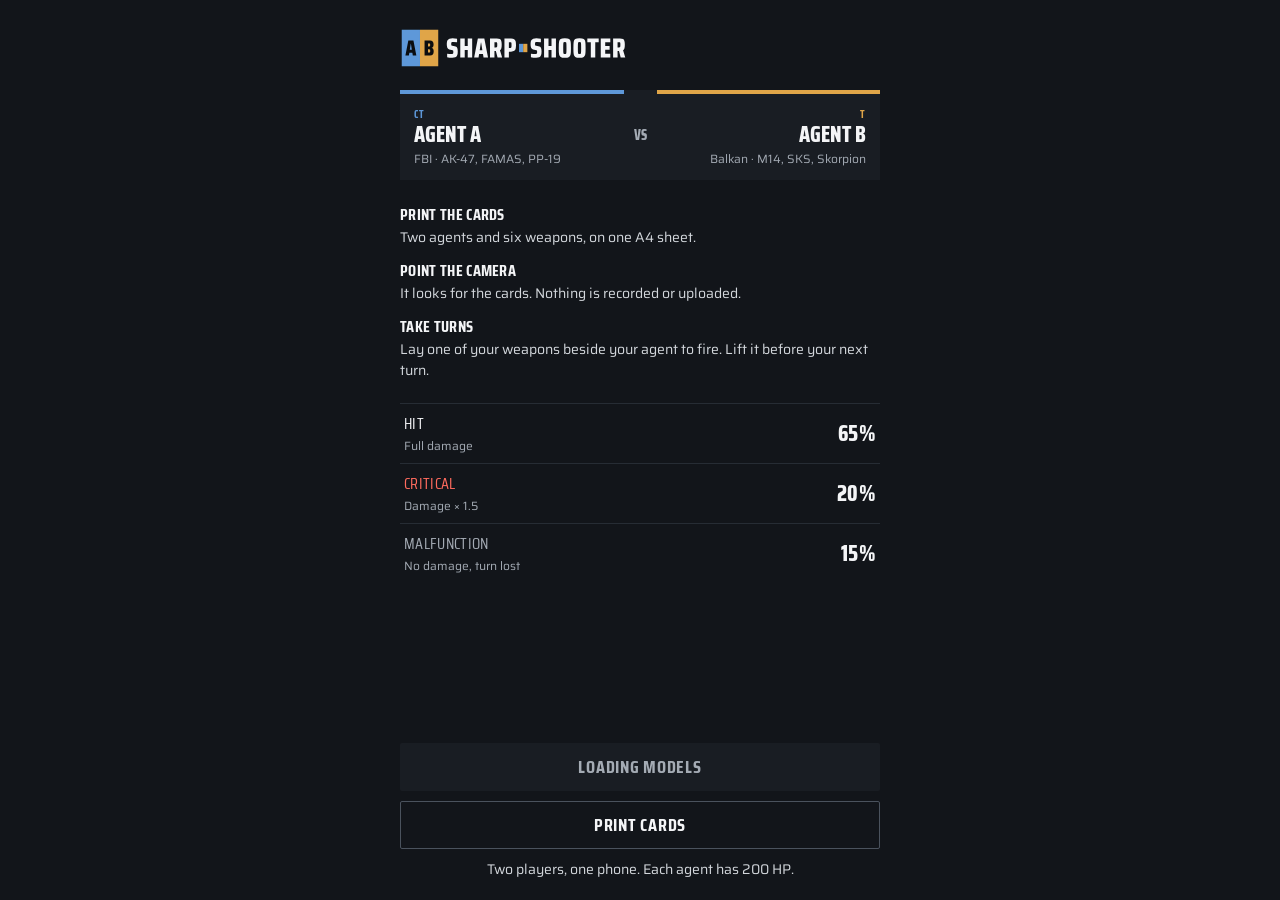
==== index.html @ ccc3e3e7 "Rename to Sharp-Shooter: broadcast HUD, real turns, 48 MB -> 9 MB Rebuilt the interface on the Sharp" ====
<!DOCTYPE html>
<html lang="en">
<head>
  <meta charset="UTF-8">
  <meta name="viewport" content="width=device-width, initial-scale=1, viewport-fit=cover">
  <title>Sharp-Shooter · a WebAR card shooter</title>
  <meta name="description" content="A turn-based shooter played with printed cards and a phone camera. Two agents, six weapons, 200 HP each.">
  <meta property="og:title" content="Sharp-Shooter">
  <meta property="og:description" content="A turn-based WebAR shooter played with printed cards.">
  <meta name="theme-color" content="#0B0D10">
  <link rel="icon" type="image/svg+xml" href="assets/logo-mark.svg">
  <link rel="preconnect" href="https://fonts.googleapis.com">
  <link rel="preconnect" href="https://fonts.gstatic.com" crossorigin>
  <link rel="stylesheet" href="https://fonts.googleapis.com/css2?family=Saira+Condensed:wght@600;700;800&family=Saira:wght@400;500&display=swap">
  <link rel="stylesheet" href="styles.css">

  <script src="https://aframe.io/releases/1.6.0/aframe.min.js"
          integrity="sha384-tVEbl7TUEnd3P8HoHIOqysRs2s8XW0iEfseiRgKkR9qRUtITLdOX+llejEgkop5S" crossorigin="anonymous"></script>
  <script src="https://cdn.jsdelivr.net/npm/mind-ar@1.2.5/dist/mindar-image-aframe.prod.js"
          integrity="sha384-kcf/qSrCvp+E61nlypb+jERqjCMK7gpiAp/DLO+HRdq1hcccAtLHyUmK6l8bFMal" crossorigin="anonymous"></script>
  <script src="https://cdn.jsdelivr.net/gh/c-frame/aframe-extras@7.4.0/dist/aframe-extras.min.js"
          integrity="sha384-ZHzhpi2n42toODKMmUUGXg0pvHyiy93QNJAFOolPusGM3zoKneuUcjAgWZp6SzsY" crossorigin="anonymous"></script>
  <script type="module" src="game.js"></script>
</head>
<body>
  <a-scene
    mindar-image="imageTargetSrc: mind/targets.mind; maxTrack: 4; autoStart: false; uiLoading: no; uiScanning: no; uiError: no"
    vr-mode-ui="enabled: false"
    device-orientation-permission-ui="enabled: false"
    loading-screen="enabled: false"
  >
    <a-assets timeout="120000">
      <a-asset-item id="fbi" src="model/fbi_cs2_agent.glb"></a-asset-item>
      <a-asset-item id="balkan" src="model/balkan_cs2_agent.glb"></a-asset-item>
      <a-asset-item id="explosion" src="model/timeframe_explosion.glb"></a-asset-item>
      <a-asset-item id="ak_47" src="model/ak_47.glb"></a-asset-item>
      <a-asset-item id="famas_f1" src="model/famas_f1.glb"></a-asset-item>
      <a-asset-item id="pp_19_bizon" src="model/pp_19_bizon.glb"></a-asset-item>
      <a-asset-item id="m14" src="model/m14.glb"></a-asset-item>
      <a-asset-item id="sks_type_56" src="model/sks_type_56.glb"></a-asset-item>
      <a-asset-item id="vz61_skorpion" src="model/vz61_skorpion.glb"></a-asset-item>
      <img id="art-A" src="plane/AgentA.png" alt="">
      <img id="art-B" src="plane/AgentB.png" alt="">
      <img id="art-ak_47" src="plane/ak_47.png" alt="">
      <img id="art-famas_f1" src="plane/famas_f1.png" alt="">
      <img id="art-pp_19_bizon" src="plane/pp_19_bizon.png" alt="">
      <img id="art-m14" src="plane/m14.png" alt="">
      <img id="art-sks_type_56" src="plane/sks_type_56.png" alt="">
      <img id="art-vz61_skorpion" src="plane/vz61_skorpion.png" alt="">
    </a-assets>

    <a-camera position="0 0 0" look-controls="enabled: false"></a-camera>

    <!-- Target order is fixed by mind/targets.mind -->
    <a-entity id="charaA" mindar-image-target="targetIndex: 0">
      <a-gltf-model id="model-A" src="#fbi" position="0 0.5 0" scale="0.5 0.5 0.5" rotation="90 0 0" animation-mixer="clip: eye_test">
        <a-plane src="#art-A" position="0 0 1" height="2.7" width="2" rotation="-90 0 0" opacity="0.8"></a-plane>
        <a-gltf-model id="gun-ak_47" src="#ak_47" position="-0.1 1.45 0.4" scale="0.4 0.4 0.4" rotation="0 180 0" visible="false"></a-gltf-model>
        <a-gltf-model id="gun-famas_f1" src="#famas_f1" position="-0.1 1.35 0.4" scale="0.4 0.4 0.4" rotation="0 180 0" visible="false"></a-gltf-model>
        <a-gltf-model id="gun-pp_19_bizon" src="#pp_19_bizon" position="-0.15 1.35 0.4" scale="0.5 0.5 0.5" rotation="0 180 0" visible="false"></a-gltf-model>
        <a-gltf-model id="shot-A" src="#explosion" position="0 1.5 1.0" scale="0.035 0.035 0.035" rotation="90 90 90" visible="false" animation-mixer="clip: Explosion"></a-gltf-model>
      </a-gltf-model>
      <!-- Outside the model, so hiding a dead agent doesn't hide its explosion too -->
      <a-gltf-model id="death-A" src="#explosion" position="0 0.5 0.25" scale="0.125 0.125 0.125" rotation="90 0 0" visible="false" animation-mixer="clip: Explosion"></a-gltf-model>
    </a-entity>

    <a-entity id="charaB" mindar-image-target="targetIndex: 1">
      <a-gltf-model id="model-B" src="#balkan" position="0 0.5 0" scale="0.5 0.5 0.5" rotation="90 0 0" animation-mixer="clip: eye_test">
        <a-plane src="#art-B" position="0 0 1" height="2.7" width="2" rotation="-90 0 0" opacity="0.8"></a-plane>
        <a-gltf-model id="gun-m14" src="#m14" position="-0.1 1 0.3" scale="0.6 0.6 0.6" rotation="0 180 0" visible="false"></a-gltf-model>
        <a-gltf-model id="gun-sks_type_56" src="#sks_type_56" position="-0.1 1.08 0.4" scale="0.4 0.4 0.4" rotation="0 180 0" visible="false"></a-gltf-model>
        <a-gltf-model id="gun-vz61_skorpion" src="#vz61_skorpion" position="-0.1 1.15 0.15" scale="0.2 0.2 0.2" rotation="0 180 0" visible="false"></a-gltf-model>
        <a-gltf-model id="shot-B" src="#explosion" position="0 1.30 1.0" scale="0.035 0.035 0.035" rotation="90 90 90" visible="false" animation-mixer="clip: Explosion"></a-gltf-model>
      </a-gltf-model>
      <a-gltf-model id="death-B" src="#explosion" position="0 0.5 0.25" scale="0.125 0.125 0.125" rotation="90 0 0" visible="false" animation-mixer="clip: Explosion"></a-gltf-model>
    </a-entity>

    <a-entity id="ak_47-card" mindar-image-target="targetIndex: 2"><a-plane src="#art-ak_47" height="0.65" width="1" opacity="0.8"></a-plane></a-entity>
    <a-entity id="famas_f1-card" mindar-image-target="targetIndex: 3"><a-plane src="#art-famas_f1" height="0.65" width="1" opacity="0.8"></a-plane></a-entity>
    <a-entity id="pp_19_bizon-card" mindar-image-target="targetIndex: 4"><a-plane src="#art-pp_19_bizon" height="0.65" width="1" opacity="0.8"></a-plane></a-entity>
    <a-entity id="m14-card" mindar-image-target="targetIndex: 5"><a-plane src="#art-m14" height="0.65" width="1" opacity="0.8"></a-plane></a-entity>
    <a-entity id="sks_type_56-card" mindar-image-target="targetIndex: 6"><a-plane src="#art-sks_type_56" height="0.65" width="1" opacity="0.8"></a-plane></a-entity>
    <a-entity id="vz61_skorpion-card" mindar-image-target="targetIndex: 7"><a-plane src="#art-vz61_skorpion" height="0.65" width="1" opacity="0.8"></a-plane></a-entity>
  </a-scene>

  <!-- In play: the broadcast graphics over the camera -->
  <div class="hud" id="hud" hidden>
    <div class="scorebug compact" id="scorebug">
      <div class="side" style="--c:var(--ct)"><span class="tab"><small>CT</small>A</span><span class="name">Agent A</span><span class="hp" id="hp-A">200</span></div>
      <div class="mid">Turn<b id="turn">A</b></div>
      <div class="side b" style="--c:var(--t)"><span class="tab"><small>T</small>B</span><span class="name">Agent B</span><span class="hp" id="hp-B">200</span></div>
    </div>
    <div class="feed" id="feed" aria-live="polite"></div>
    <div class="locks" id="locks"></div>
    <div class="bottom">
      <div class="lower" id="lower"><div><b id="lower-title">Agent A to fire</b><span id="lower-text">Show both agent cards to the camera.</span></div></div>
      <div class="ctrl"><button type="button" id="restart" aria-label="Restart the match">
        <svg viewBox="0 0 24 24" aria-hidden="true"><path d="M3 12a9 9 0 1 0 9-9 9.75 9.75 0 0 0-6.74 2.74L3 8"/><path d="M3 3v5h5"/></svg>
      </button></div>
    </div>
  </div>

  <section class="screen" id="start">
    <img class="logo" src="assets/logo-inverse.svg" alt="Sharp-Shooter">
    <div class="match">
      <div class="team" style="--c:var(--ct)"><small>CT</small><b>Agent A</b><span>FBI · AK-47, FAMAS, PP-19</span></div>
      <div class="vs">VS</div>
      <div class="team b" style="--c:var(--t)"><small>T</small><b>Agent B</b><span>Balkan · M14, SKS, Skorpion</span></div>
    </div>
    <ul class="steps">
      <li><b>Print the cards</b>Two agents and six weapons, on one A4 sheet.</li>
      <li><b>Point the camera</b>It looks for the cards. Nothing is recorded or uploaded.</li>
      <li><b>Take turns</b>Lay one of your weapons beside your agent to fire. Lift it before your next turn.</li>
    </ul>
    <table class="odds"><tbody>
      <tr><td>Hit<small>Full damage</small></td><td>65%</td></tr>
      <tr><td class="crit-row">Critical<small>Damage × 1.5</small></td><td>20%</td></tr>
      <tr><td class="miss-row">Malfunction<small>No damage, turn lost</small></td><td>15%</td></tr>
    </tbody></table>
    <div class="cta">
      <button class="btn btn-primary btn-wide" id="start-match" type="button" disabled>Loading models</button>
      <a class="btn btn-secondary btn-wide" href="cards.html">Print cards</a>
      <p class="note">Two players, one phone. Each agent has 200 HP.</p>
    </div>
  </section>

  <section class="screen" id="camera-error" hidden>
    <img class="logo" src="assets/logo-inverse.svg" alt="Sharp-Shooter">
    <h2>Camera unavailable</h2>
    <p>Sharp-Shooter needs the camera to find the cards. Allow camera access for this site in your browser settings, close other apps that use the camera, then try again.</p>
    <div class="cta"><button class="btn btn-primary btn-wide" id="retry" type="button">Try again</button></div>
  </section>

  <section class="screen over" id="over" hidden>
    <div class="result" id="result">
      <b id="winner-text">Agent A wins</b>
      <span id="final-score">172 HP left</span>
    </div>
    <div class="cta">
      <button class="btn btn-primary btn-wide" id="rematch" type="button">Rematch</button>
      <a class="btn btn-secondary btn-wide" href="cards.html">Print cards</a>
    </div>
  </section>
</body>
</html>
---- styles.css ----
/* Sharp-Shooter: an esports broadcast over the camera. Scorebug, kill feed and lower third on
   near-opaque dark plates, CT blue for Agent A (FBI) and T gold for Agent B (Balkan), Saira Condensed.
   Tokens and components come from the Sharp-Shooter design system (OpenDesign). */

:root {
  color-scheme: dark;
  --bg: #0B0D10;
  --surface: #12151A;
  --surface-warm: #191D23;
  --surface-hover: #1E232A;
  --plate: rgba(11, 13, 16, 0.86);
  --scrim: rgba(6, 7, 9, 0.74);
  --fg: #F4F5F7;
  --fg-2: #D3D7DC;
  --muted: #A4ABB4;
  --fg-inverted: #0B0D10;
  --ct: #5E98D9;
  --t: #E0A548;
  --accent: #F4F5F7;
  --accent-on: #0B0D10;
  --accent-hover: #FFFFFF;
  --damage: #FF6B5E;
  --border: #262C34;
  --border-strong: #4A525D;
  --ring-focus: 0 0 0 2px var(--bg), 0 0 0 4px var(--fg);
  --font-display: "Saira Condensed", "Saira", system-ui, sans-serif;
  --font-sans: "Saira", system-ui, sans-serif;
  --text-xs: 12px;
  --text-sm: 14px;
  --text-base: 16px;
  --text-lg: 18px;
  --text-xl: 22px;
  --text-2xl: 30px;
  --elev-modal: 0 24px 64px rgba(0, 0, 0, 0.6);
  --motion-fast: 120ms;
}
@media (prefers-reduced-motion: reduce) { :root { --motion-fast: 0ms; } }

*, *::before, *::after { box-sizing: border-box; }
body { margin: 0; background: var(--bg); color: var(--fg); font: 400 var(--text-base)/1.5 var(--font-sans); -webkit-font-smoothing: antialiased; }
h2, p, ul { margin: 0; }
[hidden] { display: none !important; }
.a-enter-vr, .a-enter-ar { display: none !important; } /* A-Frame shows these even with vr-mode-ui off */

/* Buttons: square-edged broadcast type; white for the one action */
.btn { display: inline-flex; align-items: center; justify-content: center; height: 48px; padding: 0 18px; border-radius: 2px; border: 1px solid transparent; font: 700 var(--text-lg)/1 var(--font-display); text-transform: uppercase; letter-spacing: 0.04em; text-decoration: none; cursor: pointer; transition: background var(--motion-fast); }
.btn:active { transform: translateY(1px); }
.btn:focus-visible { outline: none; box-shadow: var(--ring-focus); }
.btn-primary { background: var(--accent); color: var(--accent-on); }
.btn-primary:hover { background: var(--accent-hover); }
.btn-secondary { background: transparent; color: var(--fg); border-color: var(--border-strong); }
.btn-secondary:hover { background: var(--surface-hover); }
.btn[disabled] { background: var(--surface-warm); color: var(--muted); cursor: progress; transform: none; }
.btn-wide { width: 100%; }

/* ---------- Menus: start, camera error, match over ---------- */
.screen { position: fixed; inset: 0; z-index: 20; overflow: auto; display: flex; flex-direction: column; gap: 22px; padding: max(28px, env(safe-area-inset-top)) 20px max(20px, env(safe-area-inset-bottom)); background: var(--surface); }
.screen > * { width: 100%; max-width: 480px; margin-left: auto; margin-right: auto; }
.screen .logo { height: 40px; width: auto; align-self: flex-start; margin-left: max(0px, calc((100% - 480px) / 2)); }
.screen h2 { font: 800 var(--text-2xl)/1 var(--font-display); text-transform: uppercase; }
.screen p { color: var(--fg-2); font-size: var(--text-sm); }
.steps { list-style: none; padding: 0; display: grid; gap: 10px; font-size: var(--text-sm); color: var(--fg-2); }
.steps b { display: block; font: 700 var(--text-base) var(--font-display); text-transform: uppercase; letter-spacing: 0.02em; color: var(--fg); }
.odds { border-collapse: collapse; font-family: var(--font-display); }
.odds td { padding: 8px 4px; border-top: 1px solid var(--border); text-transform: uppercase; letter-spacing: 0.02em; }
.odds td:last-child { text-align: right; font-weight: 800; font-size: var(--text-xl); font-variant-numeric: tabular-nums; }
.odds small { display: block; font: 400 12px var(--font-sans); text-transform: none; letter-spacing: 0; color: var(--muted); }
.odds .crit-row { color: var(--damage); }
.odds .miss-row { color: var(--muted); }
.cta { margin-top: auto; display: grid; gap: 10px; }
.note { font-size: var(--text-xs); color: var(--muted); text-align: center; }

/* Match card */
.match { display: grid; grid-template-columns: 1fr auto 1fr; background: var(--surface-warm); font-family: var(--font-display); }
.match .team { padding: 12px 14px; border-top: 4px solid var(--c); }
.match .team.b { text-align: right; }
.match .team small { display: block; font: 700 11px var(--font-display); letter-spacing: 0.08em; color: var(--c); }
.match .team b { font: 800 var(--text-xl)/1.1 var(--font-display); text-transform: uppercase; }
.match .team span { display: block; font: 400 var(--text-xs) var(--font-sans); color: var(--muted); }
.match .vs { display: grid; place-items: center; padding: 0 10px; font: 800 var(--text-sm) var(--font-display); color: var(--muted); }

/* Match over: a sheet over a scrim, the winner on a plate with their side's bar */
.screen.over { justify-content: center; background: var(--scrim); }
.screen.over .cta { margin-top: 0; }
.result { display: grid; grid-template-columns: 6px 1fr; grid-template-rows: auto auto; column-gap: 16px; padding: 18px 18px 18px 0; background: var(--plate); box-shadow: var(--elev-modal); }
.result::before { content: ""; grid-row: 1 / 3; background: var(--c, var(--ct)); }
.result b { font: 800 44px/0.95 var(--font-display); text-transform: uppercase; }
.result span { font: 600 var(--text-sm) var(--font-display); text-transform: uppercase; letter-spacing: 0.04em; color: var(--muted); font-variant-numeric: tabular-nums; }

/* ---------- In play ---------- */
/* MindAR puts the camera video behind the scene; the HUD floats above both. */
.hud { position: fixed; inset: 0; z-index: 10; display: flex; flex-direction: column; gap: 8px; padding: max(8px, env(safe-area-inset-top)) 8px max(12px, env(safe-area-inset-bottom)); pointer-events: none; }
.hud > * { width: 100%; max-width: 640px; margin: 0 auto; }
.hud button { pointer-events: auto; }
.locks { flex: 1; }
.bottom { display: flex; align-items: end; gap: 8px; }
.ctrl button { display: grid; place-items: center; width: 44px; height: 44px; border: 0; background: var(--plate); color: var(--fg); cursor: pointer; }
.ctrl button:focus-visible { outline: none; box-shadow: var(--ring-focus); }
.ctrl svg { width: 20px; height: 20px; fill: none; stroke: currentColor; stroke-width: 2; stroke-linecap: round; stroke-linejoin: round; }

/* Scorebug */
.scorebug { display: grid; grid-template-columns: minmax(0, 1fr) auto minmax(0, 1fr); background: var(--plate); font-family: var(--font-display); }
.scorebug .side { display: grid; grid-template-columns: auto minmax(0, 1fr); align-items: center; gap: 12px; padding-right: 12px; min-width: 0; }
.scorebug .side.b { padding: 0 0 0 12px; direction: rtl; }
.scorebug .side.b > * { direction: ltr; }
.scorebug .tab { align-self: stretch; display: grid; place-items: center; width: 44px; padding: 6px 0; background: var(--c); color: var(--fg-inverted); font: 800 20px/1 var(--font-display); text-align: center; }
.scorebug .tab small { display: block; font-size: 10px; font-weight: 700; opacity: .8; }
.scorebug .name { display: none; }
.scorebug .hp { justify-self: start; font: 800 24px/1 var(--font-display); font-variant-numeric: tabular-nums; padding: 8px 0 10px; position: relative; }
.scorebug .side.b .hp { justify-self: end; }
.scorebug .hp::after { content: ""; position: absolute; left: 0; bottom: 4px; height: 3px; width: var(--pct, 100%); background: var(--c); transition: width 400ms; }
.scorebug .side.b .hp::after { left: auto; right: 0; }
.scorebug .mid { display: grid; place-items: center; padding: 0 12px; border-left: 1px solid var(--border); border-right: 1px solid var(--border); font: 700 var(--text-xs)/1.2 var(--font-display); letter-spacing: 0.08em; text-transform: uppercase; color: var(--muted); }
.scorebug .mid b { display: block; font-size: var(--text-lg); color: var(--fg); }

/* Kill feed */
.feed { display: grid; gap: 4px; justify-items: end; }
.feed .row { display: flex; align-items: center; gap: 8px; padding: 5px 10px; background: var(--plate); font: 700 var(--text-sm)/1 var(--font-display); text-transform: uppercase; letter-spacing: 0.03em; white-space: nowrap; }
.feed .a { color: var(--ct); }
.feed .b { color: var(--t); }
.feed .gun { padding: 2px 6px; border: 1px solid var(--border-strong); color: var(--fg-2); font-size: var(--text-xs); }
.feed .dmg { color: var(--damage); font-variant-numeric: tabular-nums; }
.feed .crit { padding: 1px 5px; background: var(--damage); color: var(--fg-inverted); font-size: 11px; }
.feed .miss { color: var(--muted); }

/* Lower third */
.lower { flex: 1; display: grid; grid-template-columns: 6px minmax(0, 1fr); background: var(--plate); }
.lower::before { content: ""; background: var(--c, var(--ct)); }
.lower div { padding: 10px 14px 12px; }
.lower b { display: block; font: 800 var(--text-xl)/1.05 var(--font-display); text-transform: uppercase; letter-spacing: 0.02em; }
.lower span { font: 400 var(--text-sm)/1.4 var(--font-sans); color: var(--fg-2); }

/* Card lock: white corner brackets around a tracked card */
.lock { position: fixed; --s: 16px; --c: var(--fg);
  background: linear-gradient(var(--c), var(--c)) top left / var(--s) 2px, linear-gradient(var(--c), var(--c)) top left / 2px var(--s),
              linear-gradient(var(--c), var(--c)) top right / var(--s) 2px, linear-gradient(var(--c), var(--c)) top right / 2px var(--s),
              linear-gradient(var(--c), var(--c)) bottom left / var(--s) 2px, linear-gradient(var(--c), var(--c)) bottom left / 2px var(--s),
              linear-gradient(var(--c), var(--c)) bottom right / var(--s) 2px, linear-gradient(var(--c), var(--c)) bottom right / 2px var(--s);
  background-repeat: no-repeat; }
.lock .tag { position: absolute; left: 0; top: calc(100% + 6px); padding: 3px 7px; background: var(--plate); font: 700 11px/1.2 var(--font-display); text-transform: uppercase; letter-spacing: 0.06em; white-space: nowrap; }
.lock .tag i { font-style: normal; color: var(--c-side, var(--fg)); }
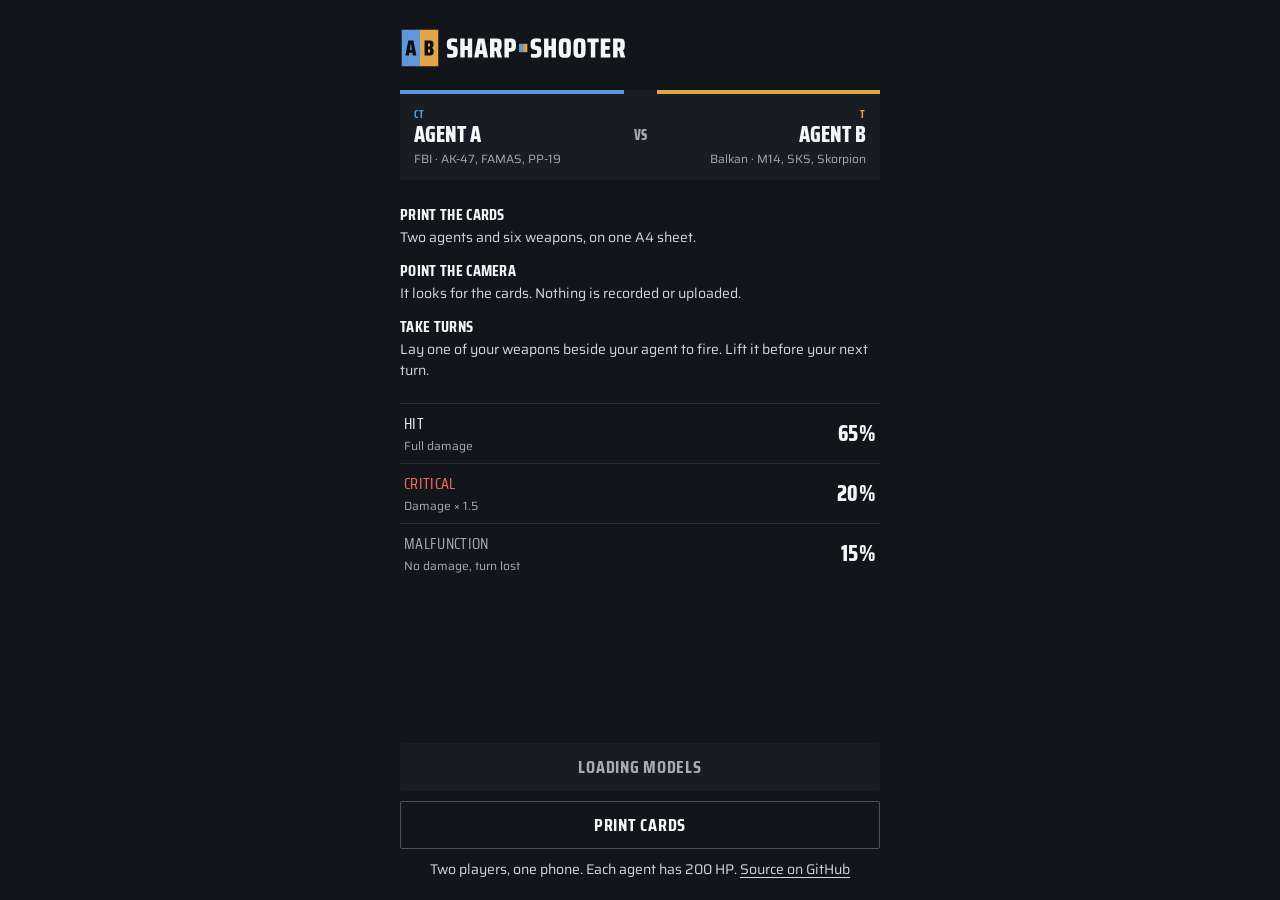
==== commit 0515c6c4: "feat: link to the source on GitHub from the start screen Co-Authored-By: Claude Opus 5.5 <noreply@an" ====
--- a/index.html
+++ b/index.html
@@ -120,7 +120,7 @@
     <div class="cta">
       <button class="btn btn-primary btn-wide" id="start-match" type="button" disabled>Loading models</button>
       <a class="btn btn-secondary btn-wide" href="cards.html">Print cards</a>
-      <p class="note">Two players, one phone. Each agent has 200 HP.</p>
+      <p class="note">Two players, one phone. Each agent has 200 HP. <a href="https://github.com/thitichotk/sharp-shooter" target="_blank" rel="noopener">Source on GitHub</a></p>
     </div>
   </section>
 
--- a/styles.css
+++ b/styles.css
@@ -69,6 +69,7 @@
 .odds .miss-row { color: var(--muted); }
 .cta { margin-top: auto; display: grid; gap: 10px; }
 .note { font-size: var(--text-xs); color: var(--muted); text-align: center; }
+.note a { color: var(--fg-2); text-underline-offset: 3px; }
 
 /* Match card */
 .match { display: grid; grid-template-columns: 1fr auto 1fr; background: var(--surface-warm); font-family: var(--font-display); }
